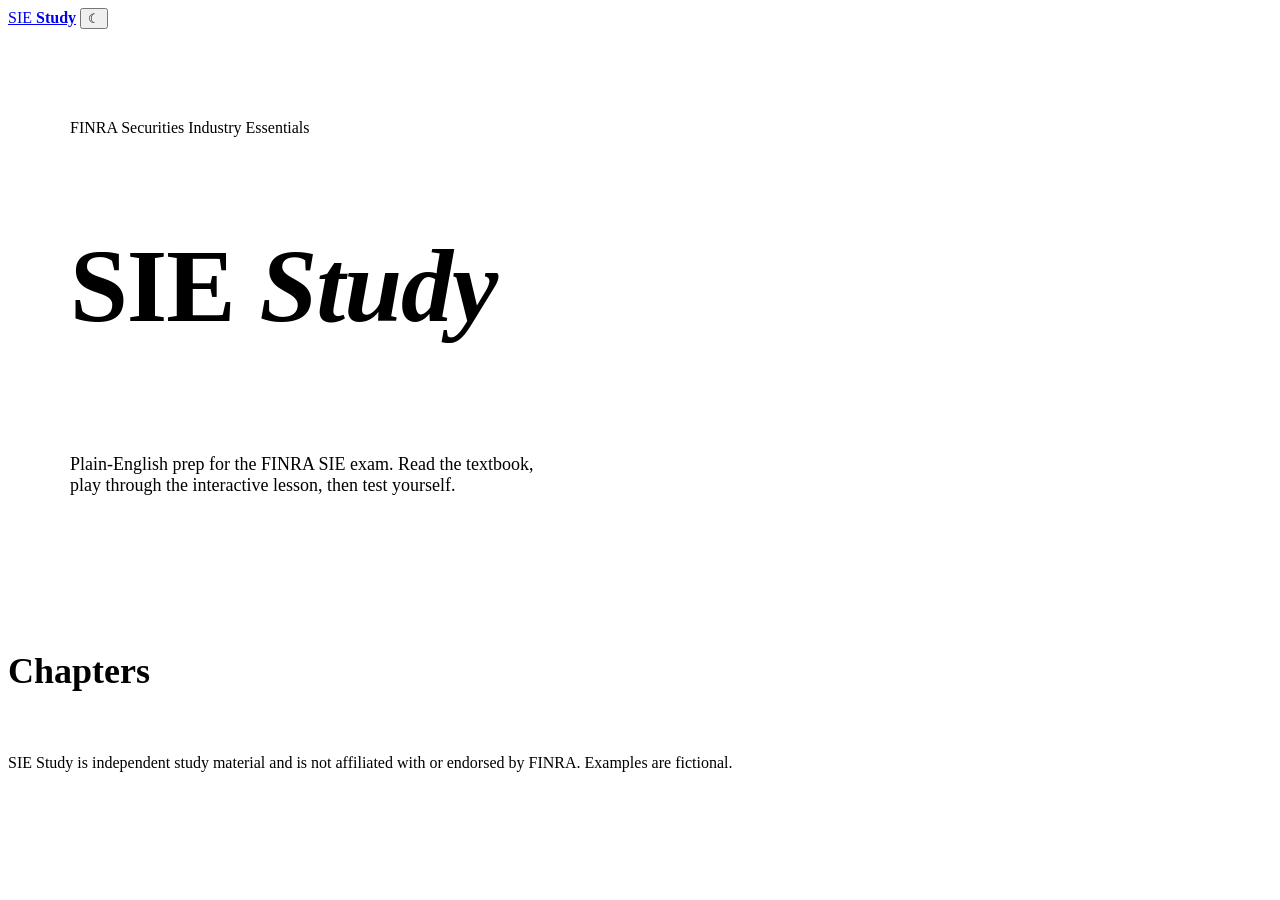
==== index.html @ 7af597b7 "Add SIE Study home page and README" ====
<!doctype html>
<html lang="en">
<head>
<meta charset="utf-8">
<meta name="viewport" content="width=device-width,initial-scale=1,viewport-fit=cover">
<title>SIE Study</title>
<meta name="description" content="Plain-English prep for the FINRA SIE exam: textbook chapters, interactive lessons and practice quizzes.">
<link rel="preconnect" href="https://fonts.googleapis.com">
<link rel="preconnect" href="https://fonts.gstatic.com" crossorigin>
<link rel="stylesheet" href="https://fonts.googleapis.com/css2?family=Archivo:wdth,wght@62..125,400..900&family=Cormorant+Garamond:wght@600;700&family=IBM+Plex+Mono:wght@400;500;600&family=IBM+Plex+Sans:wght@400;500;600&display=swap">
<link rel="stylesheet" href="assets/theme.css">
<script src="assets/theme.js"></script>
<style>
.home{padding-block:28px 0}
.hero{border:1.5px solid var(--accent);border-radius:6px;padding:10px;background:var(--surface)}
.hero-in{position:relative;overflow:hidden;border:1px solid var(--accent);border-radius:3px;display:grid;grid-template-columns:minmax(0,1fr) auto;gap:24px;align-items:center;padding:clamp(24px,5vw,52px) clamp(18px,5vw,52px)}
.hero-text{position:relative;display:grid;gap:14px}
.hero h1{font-size:clamp(52px,10vw,104px);line-height:.95;letter-spacing:-.01em}
.hero h1 em{font-style:italic;color:var(--accent)}
.hero .lede{font-size:18px;color:var(--ink-2);max-width:52ch}
#rosette{width:300px;height:300px;opacity:.7}
.list-head{display:flex;align-items:baseline;justify-content:space-between;gap:12px;margin-top:44px}
.list-head h2{font-size:clamp(28px,4vw,36px)}
.chapter-list{display:grid;gap:14px;margin-top:16px}
.chapter-card{display:grid;grid-template-columns:auto minmax(0,1fr) auto auto;gap:22px;align-items:center;text-decoration:none;color:inherit;transition:transform .2s,border-color .2s}
.chapter-card:hover{transform:translateY(-2px);border-color:var(--accent)}
.ch-num{font:700 56px/1 var(--font-serif);color:var(--accent)}
.ch-body{display:grid;gap:4px}
.ch-body h3{font-size:30px}
.ch-body p{color:var(--ink-2);font-size:15px;max-width:62ch}
.go{font-size:22px;color:var(--accent)}
@media (max-width:640px){
  .hero-in{grid-template-columns:1fr}
  #rosette{display:none}
  .chapter-card{grid-template-columns:auto minmax(0,1fr);gap:8px 16px}
  .chapter-card .badge{grid-column:1 / -1;justify-self:start}
  .go{display:none}
  .ch-num{font-size:44px}
}
</style>
</head>
<body>
<header class="site-head"><div class="wrap">
  <a class="brand" href="index.html">SIE <b>Study</b></a>
  <span class="spacer"></span>
  <button class="theme-btn" type="button" data-theme-toggle aria-label="Switch theme">☾</button>
</div></header>

<main class="wrap home">
  <section class="hero" aria-labelledby="hero-title">
    <div class="hero-in">
      <div class="hero-text">
        <span class="label">FINRA Securities Industry Essentials</span>
        <h1 id="hero-title">SIE <em>Study</em></h1>
        <p class="lede">Plain-English prep for the FINRA SIE exam. Read the textbook, play through the interactive lesson, then test yourself.</p>
      </div>
      <canvas id="rosette" aria-hidden="true"></canvas>
    </div>
  </section>

  <div class="list-head"><h2>Chapters</h2></div>
  <div class="chapter-list" id="chapters">
    <noscript><a class="chapter-card card" href="chapters/ch1/index.html">Chapter 1: Common Stock</a></noscript>
  </div>
</main>

<footer class="site-foot"><div class="wrap"><p>SIE Study is independent study material and is not affiliated with or endorsed by FINRA. Examples are fictional.</p></div></footer>

<script src="assets/progress.js"></script>
<script src="chapters/chapters.js"></script>
<script>
(function () {
  "use strict";
  var list = document.getElementById("chapters");
  CHAPTERS.forEach(function (c) {
    var a = document.createElement("a");
    a.className = "chapter-card card"; a.href = c.href;
    a.innerHTML = '<span class="ch-num num"></span><span class="ch-body"><span class="label">Chapter <span class="n"></span></span><h3></h3><p></p></span><span class="badge"></span><span class="go" aria-hidden="true">→</span>';
    a.querySelector(".ch-num").textContent = String(c.num).padStart(2, "0");
    a.querySelector(".n").textContent = c.num;
    a.querySelector("h3").textContent = c.title;
    a.querySelector("p").textContent = c.summary;
    Progress.showBadge(a.querySelector(".badge"), c.id);
    list.appendChild(a);
  });

  /* guilloche rosette (ported from the original chapter page) */
  var c = document.getElementById("rosette");
  function drawRosette() {
    if (!c || getComputedStyle(c).display === "none") return;
    var dpr = window.devicePixelRatio || 1, size = 300;
    c.width = size * dpr; c.height = size * dpr;
    var g = c.getContext("2d"); g.setTransform(dpr, 0, 0, dpr, 0, 0);
    g.clearRect(0, 0, size, size);
    g.lineWidth = 0.6; g.strokeStyle = getComputedStyle(document.documentElement).getPropertyValue("--accent").trim();
    var cx = size / 2, cy = size / 2;
    for (var ring = 0; ring < 3; ring++) {
      var R = 125 - ring * 32, amp = 12 - ring * 3, lobes = 18 + ring * 6;
      for (var k = 0; k < 14; k++) {
        g.beginPath();
        var phase = k * Math.PI / 7 / lobes;
        for (var i = 0; i <= 720; i++) {
          var t = i / 720 * Math.PI * 2;
          var r = R + amp * Math.sin(lobes * t + phase * 7) * Math.cos(3 * t + k * 0.2);
          var x = cx + r * Math.cos(t), y = cy + r * Math.sin(t);
          if (i === 0) g.moveTo(x, y); else g.lineTo(x, y);
        }
        g.stroke();
      }
    }
  }
  drawRosette();
  if (window.matchMedia) {
    var mq = window.matchMedia("(prefers-color-scheme: dark)");
    if (mq.addEventListener) mq.addEventListener("change", drawRosette);
  }
  new MutationObserver(drawRosette).observe(document.documentElement, { attributes: true, attributeFilter: ["data-theme"] });
  window.addEventListener("resize", drawRosette);
})();
</script>
</body>
</html>
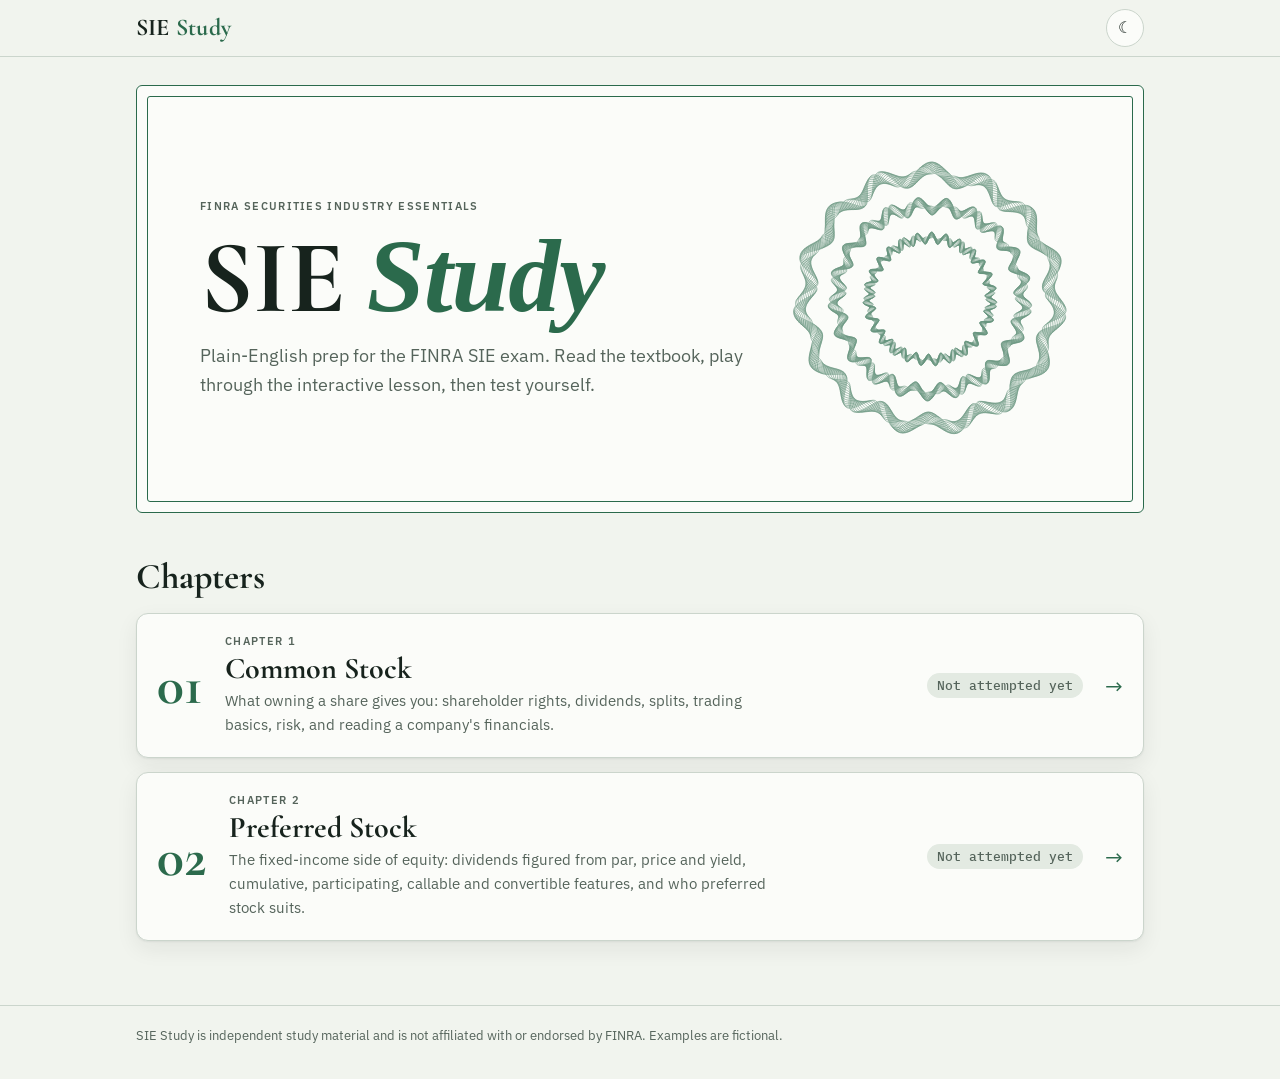
==== commit 8ec64254: "Add visit counter to home page" ====
--- a/index.html
+++ b/index.html
@@ -118,5 +118,6 @@
   window.addEventListener("resize", drawRosette);
 })();
 </script>
+<script data-goatcounter="https://timotheepellegrino.goatcounter.com/count" async src="https://gc.zgo.at/count.js"></script>
 </body>
 </html>
--- a/assets/theme.css
+++ b/assets/theme.css
@@ -0,0 +1,77 @@
+/* SIE Study — shared tokens, type and components */
+:root{
+  color-scheme:light;
+  --bg:#F1F4EE; --surface:#FBFCF9; --surface-2:#E3EAE2; --ink:#17231D; --ink-2:#55645B; --line:#CBD5CC;
+  --accent:#2B6A4C; --accent-soft:#E0EBE3; --on-accent:#FBFCF9;
+  --gold:#8F661A; --gold-soft:#F2E7CD; --red:#A23B2A; --red-soft:#F5E1DC; --blue:#2C5AA3; --blue-soft:#D5E0F2;
+  --shadow:0 1px 2px rgba(23,35,29,.06),0 8px 22px rgba(23,35,29,.07);
+  --font-serif:"Cormorant Garamond","Iowan Old Style","Palatino Linotype",Georgia,serif;
+  --font-bold:"Archivo","Arial Narrow",system-ui,sans-serif;
+  --font-body:"IBM Plex Sans",system-ui,-apple-system,"Segoe UI",Roboto,sans-serif;
+  --font-mono:"IBM Plex Mono",ui-monospace,"SF Mono",Menlo,Consolas,monospace;
+  --font-heading:var(--font-serif);
+}
+@media (prefers-color-scheme: dark){
+  :root:not([data-theme="light"]){
+    color-scheme:dark;
+    --bg:#0E1512; --surface:#151F1A; --surface-2:#1C2922; --ink:#E3EBE5; --ink-2:#9AAAA0; --line:#2B3A32;
+    --accent:#78C69D; --accent-soft:#1B3127; --on-accent:#0E1512;
+    --gold:#D9AF57; --gold-soft:#332A16; --red:#EC8C79; --red-soft:#3A1E19; --blue:#79A3EC; --blue-soft:#1A2A45;
+    --shadow:0 1px 2px rgba(0,0,0,.3),0 8px 22px rgba(0,0,0,.3);
+  }
+}
+:root[data-theme="dark"]{
+  color-scheme:dark;
+  --bg:#0E1512; --surface:#151F1A; --surface-2:#1C2922; --ink:#E3EBE5; --ink-2:#9AAAA0; --line:#2B3A32;
+  --accent:#78C69D; --accent-soft:#1B3127; --on-accent:#0E1512;
+  --gold:#D9AF57; --gold-soft:#332A16; --red:#EC8C79; --red-soft:#3A1E19; --blue:#79A3EC; --blue-soft:#1A2A45;
+  --shadow:0 1px 2px rgba(0,0,0,.3),0 8px 22px rgba(0,0,0,.3);
+}
+
+*,*::before,*::after{box-sizing:border-box}
+[hidden]{display:none!important}
+html{-webkit-text-size-adjust:100%}
+body{margin:0;background:var(--bg);color:var(--ink);font:400 16px/1.6 var(--font-body);-webkit-font-smoothing:antialiased}
+h1,h2,h3{font-family:var(--font-heading);font-weight:700;line-height:1.1;margin:0;text-wrap:balance}
+p{margin:0}
+a{color:var(--accent)}
+:focus-visible{outline:2px solid var(--gold);outline-offset:2px;border-radius:4px}
+.wrap{max-width:1040px;margin:0 auto;padding-inline:16px}
+.num{font-family:var(--font-mono);font-variant-numeric:tabular-nums}
+.label{font:600 11px/1.3 var(--font-body);letter-spacing:.12em;text-transform:uppercase;color:var(--ink-2)}
+.sr-only{position:absolute;width:1px;height:1px;padding:0;margin:-1px;overflow:hidden;clip:rect(0,0,0,0);white-space:nowrap;border:0}
+
+/* header */
+.site-head{position:sticky;top:0;z-index:20;background:var(--bg);border-bottom:1px solid var(--line)}
+.site-head .wrap{display:flex;align-items:center;gap:14px;min-height:56px}
+.brand{font:700 24px/1 var(--font-serif);color:var(--ink);text-decoration:none;letter-spacing:.01em;white-space:nowrap}
+.brand b{color:var(--accent);font-weight:700}
+.crumb{font-size:14px;color:var(--ink-2);text-decoration:none;white-space:nowrap}
+.crumb:hover{color:var(--accent)}
+.site-head .spacer{flex:1}
+.theme-btn{width:38px;height:38px;padding:0;border-radius:50%;border:1px solid var(--line);background:var(--surface);color:var(--ink);cursor:pointer;font-size:16px;line-height:1;flex:none}
+.theme-btn:hover{border-color:var(--accent);color:var(--accent)}
+
+/* buttons */
+.btn{display:inline-flex;align-items:center;gap:8px;font:600 15px var(--font-body);color:var(--ink);background:var(--surface);border:1px solid var(--line);border-radius:999px;padding:9px 18px;cursor:pointer;text-decoration:none}
+.btn:hover{border-color:var(--accent);color:var(--accent)}
+.btn.primary{background:var(--accent);border-color:var(--accent);color:var(--on-accent)}
+.btn.primary:hover{filter:brightness(1.08);color:var(--on-accent)}
+
+/* blocks */
+.card{background:var(--surface);border:1px solid var(--line);border-radius:12px;padding:20px;box-shadow:var(--shadow)}
+.tip{display:grid;gap:4px;padding:14px 16px;border-radius:8px;background:var(--gold-soft);border-left:3px solid var(--gold)}
+.tip .label{color:var(--gold)}
+.table-wrap{overflow-x:auto;border:1px solid var(--line);border-radius:8px;background:var(--surface)}
+.table-wrap table{border-collapse:collapse;width:100%;min-width:520px;font-size:14.5px}
+.table-wrap th,.table-wrap td{text-align:left;padding:10px 14px;border-bottom:1px solid var(--line);vertical-align:top}
+.table-wrap th{font:600 11px/1.3 var(--font-body);letter-spacing:.1em;text-transform:uppercase;color:var(--ink-2);background:var(--accent-soft)}
+.table-wrap tr:last-child td{border-bottom:0}
+.badge{display:inline-flex;align-items:center;gap:6px;font:500 13px var(--font-mono);padding:4px 10px;border-radius:999px;background:var(--surface-2);color:var(--ink-2);white-space:nowrap}
+.badge.pass{background:var(--accent-soft);color:var(--accent)}
+.badge.fail{background:var(--gold-soft);color:var(--gold)}
+
+/* footer */
+.site-foot{margin-top:64px;border-top:1px solid var(--line);padding-block:20px 32px;color:var(--ink-2);font-size:13px}
+
+@media (prefers-reduced-motion:reduce){*,*::before,*::after{transition:none!important;animation:none!important;scroll-behavior:auto!important}}
